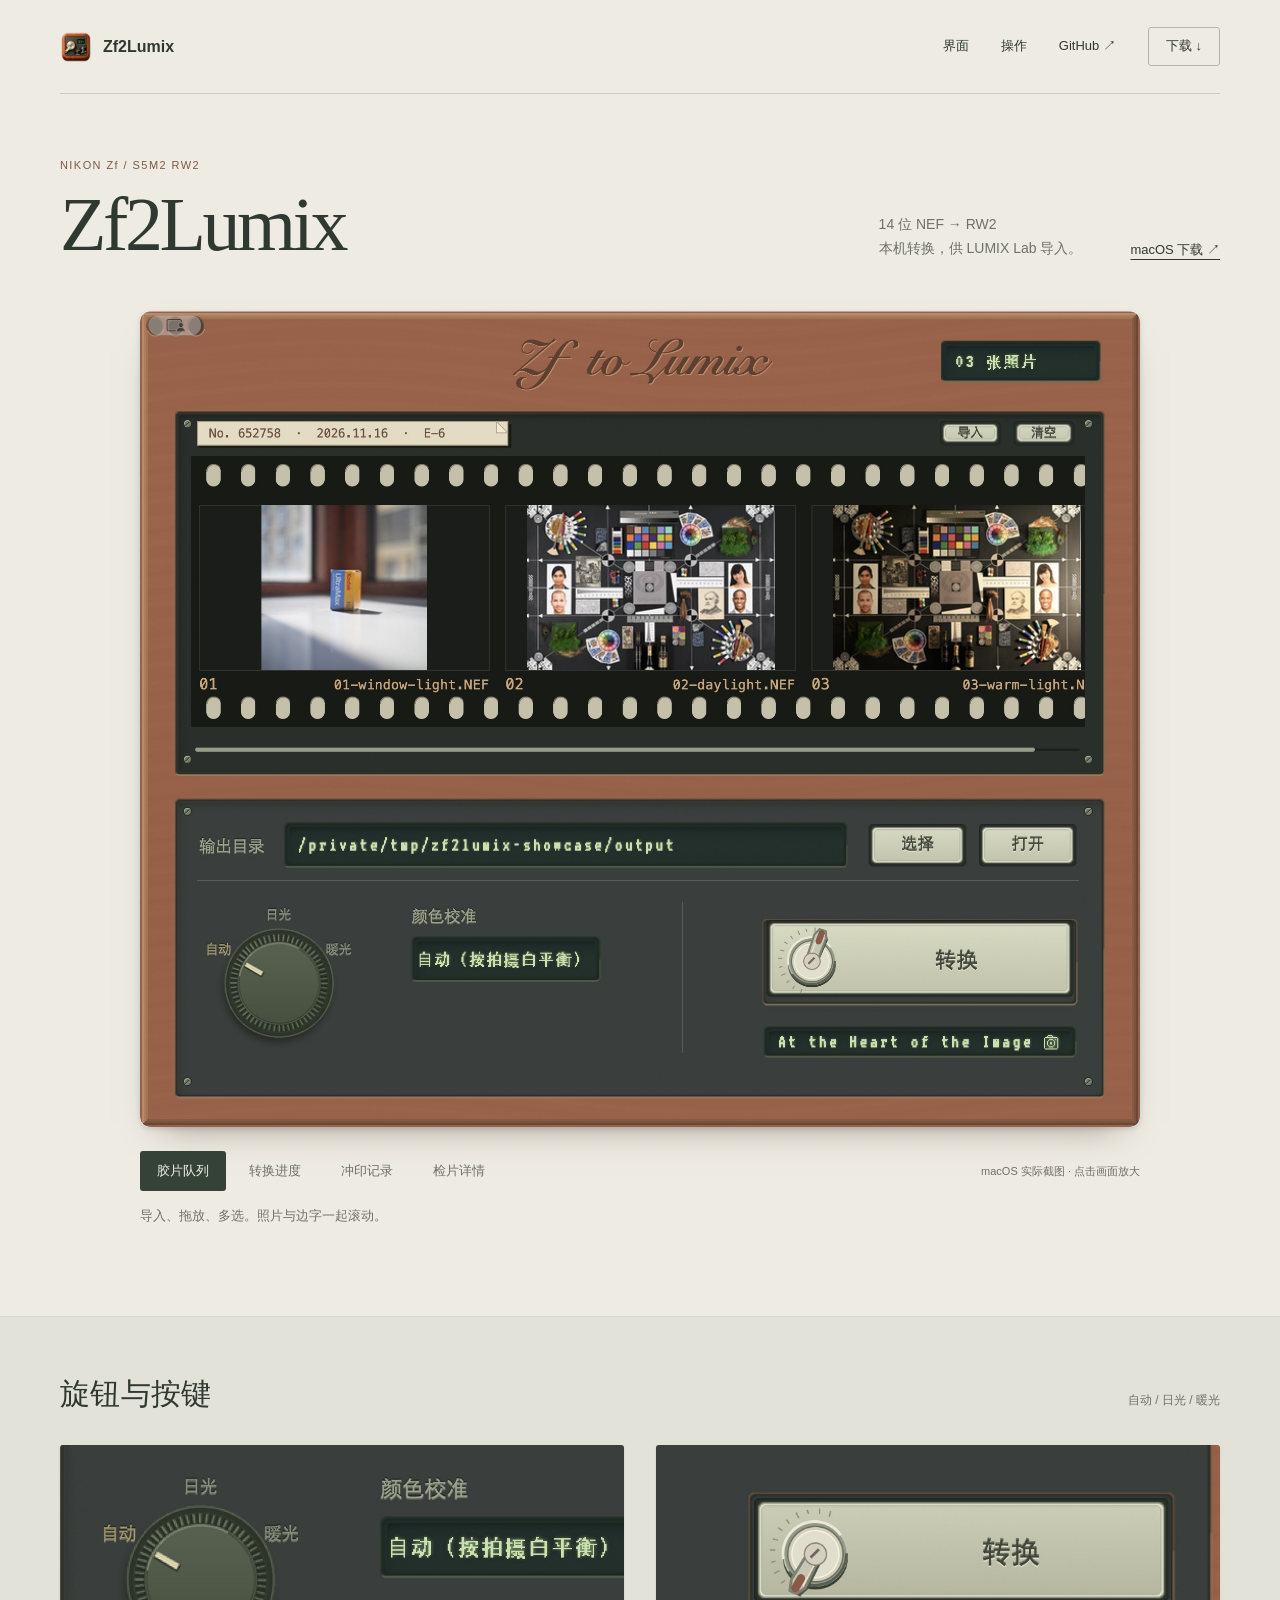
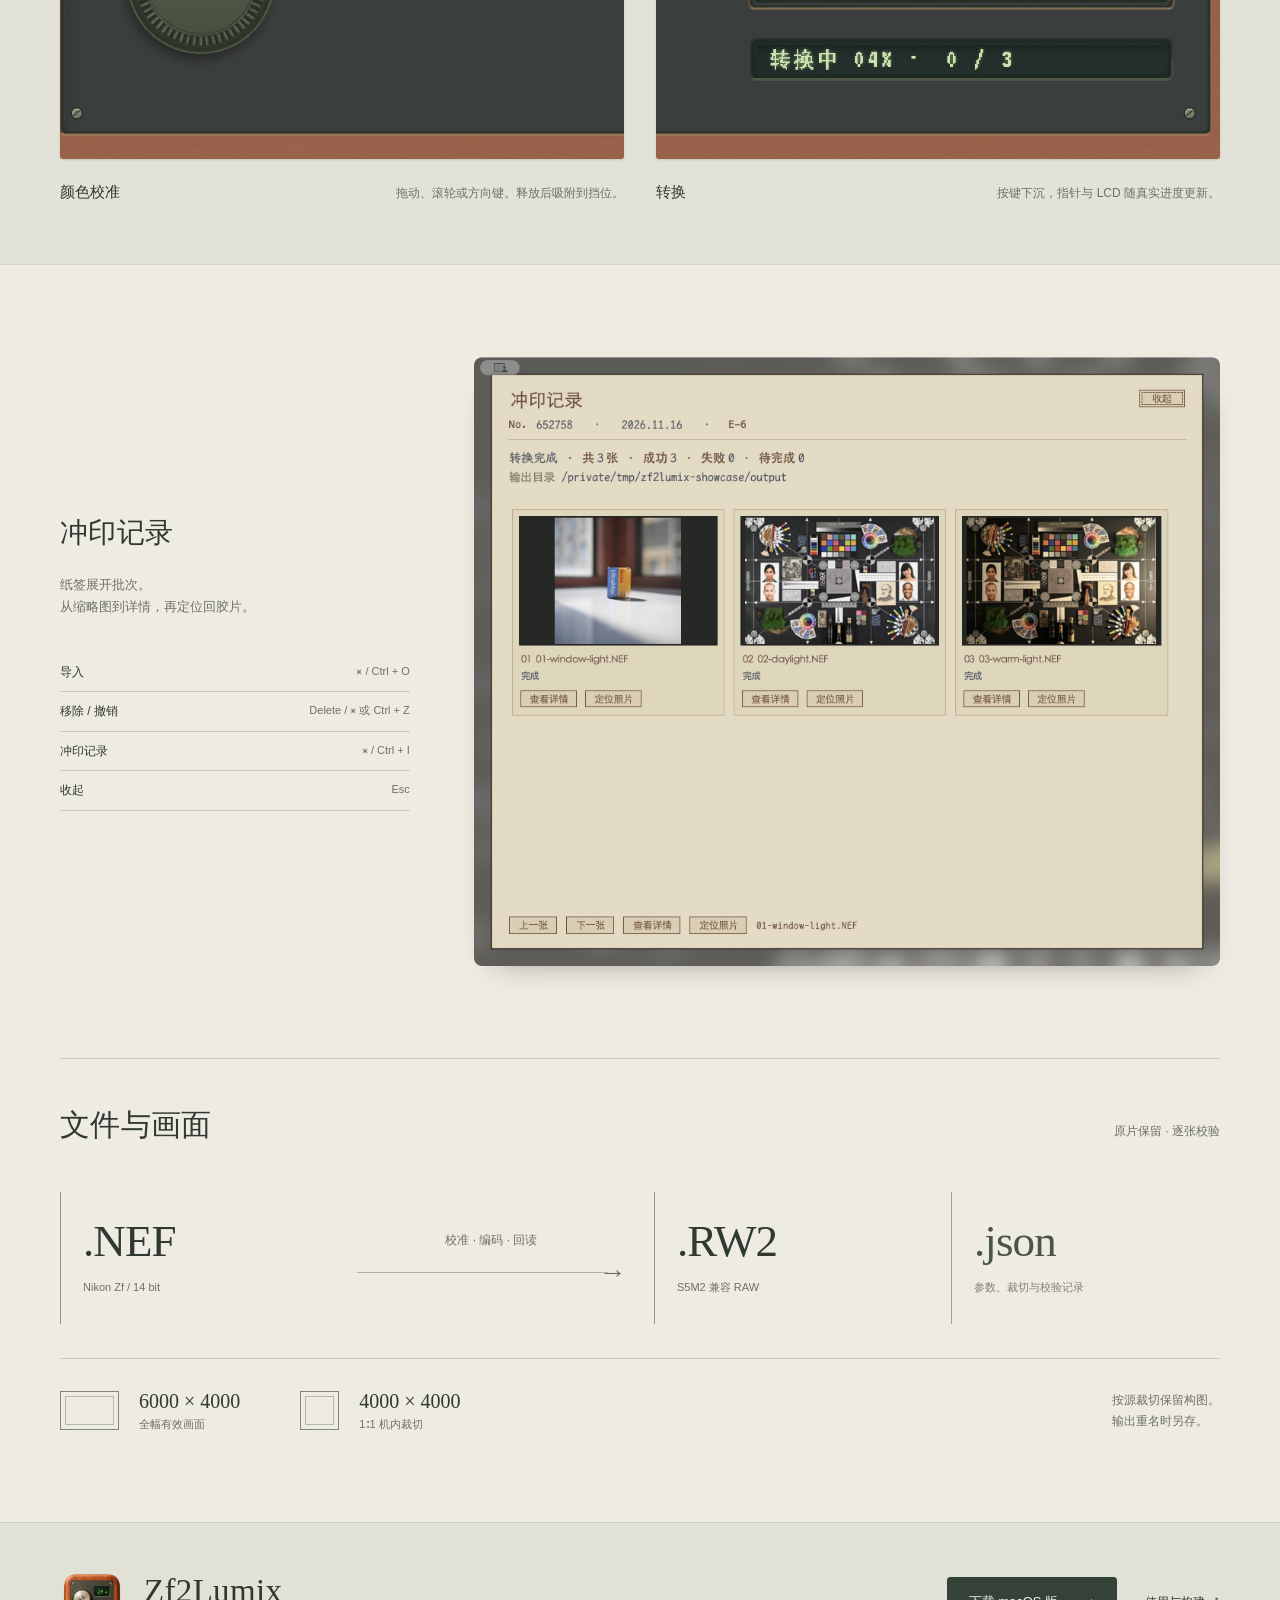
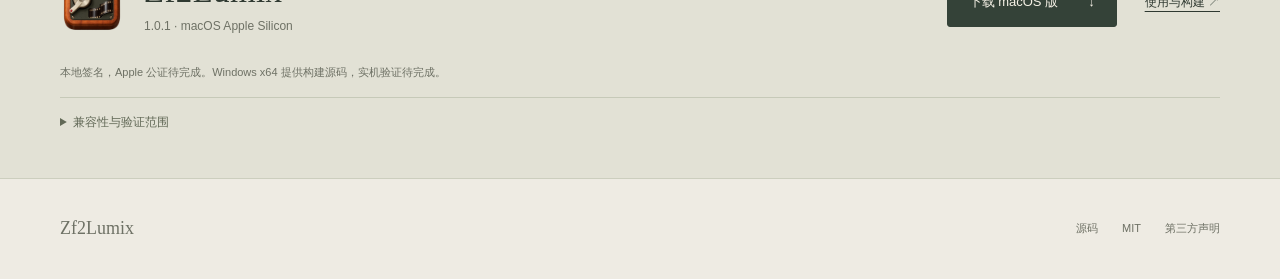
==== docs/index.html @ cddc51ed "Publish Zf2Lumix 1.0.1 with desktop showcase and public source" ====
<!doctype html>
<html lang="zh-CN">
<head>
  <meta charset="utf-8">
  <meta name="viewport" content="width=device-width, initial-scale=1">
  <meta name="theme-color" content="#eeebe3">
  <meta name="description" content="Zf2Lumix 将 Nikon Zf 的 14 位 NEF 转为 S5M2 兼容 RW2。浏览真实桌面界面、胶片队列、校准旋钮与纸质检片记录。">
  <meta property="og:title" content="Zf2Lumix">
  <meta property="og:description" content="Nikon Zf · 14-bit NEF → S5M2-compatible RW2">
  <meta property="og:image" content="https://jay201368.github.io/zf2lumix/assets/interface.png">
  <meta property="og:type" content="website">
  <link rel="icon" href="assets/icon.png">
  <link rel="stylesheet" href="style.css">
  <title>Zf2Lumix · 界面与操作</title>
  <script src="showcase.js" defer></script>
</head>
<body>
  <a class="skip-link" href="#interface">跳到界面展示</a>
  <header class="site-header wrap">
    <a class="brand" href="#top" aria-label="Zf2Lumix 首页"><img src="assets/icon.png" width="32" height="32" alt="">Zf2Lumix</a>
    <nav aria-label="主导航">
      <a href="#interface">界面</a>
      <a href="#controls">操作</a>
      <a href="https://github.com/JAY201368/zf2lumix">GitHub <span aria-hidden="true">↗</span></a>
      <a class="nav-download" href="#download">下载 <span aria-hidden="true">↓</span></a>
    </nav>
  </header>

  <main id="top">
    <section class="intro wrap" aria-labelledby="product-title">
      <div class="intro-title">
        <p class="eyebrow">NIKON Zf / S5M2 RW2</p>
        <h1 id="product-title">Zf2Lumix</h1>
      </div>
      <div class="intro-notes">
        <p>14 位 NEF → RW2<br>本机转换，供 LUMIX Lab 导入。</p>
        <a class="text-link" href="https://github.com/JAY201368/zf2lumix/releases/latest">macOS 下载 <span aria-hidden="true">↗</span></a>
      </div>
    </section>

    <section class="interface wrap" id="interface" aria-label="实际界面展示">
      <div class="screen-stage">
        <a id="screen-link" href="assets/interface.png" target="_blank" rel="noopener" aria-label="打开胶片队列原图">
          <img id="screen" src="assets/interface.png" width="1960" height="1600" alt="Zf2Lumix 胶片队列，包含照片、输出目录、颜色校准旋钮和转换键" fetchpriority="high">
        </a>
      </div>
      <div class="screen-controls">
        <div class="view-selector" role="group" aria-label="切换界面截图">
          <button type="button" data-view="interface" aria-pressed="true">胶片队列</button>
          <button type="button" data-view="converting" aria-pressed="false">转换进度</button>
          <button type="button" data-view="records" aria-pressed="false">冲印记录</button>
          <button type="button" data-view="detail" aria-pressed="false">检片详情</button>
        </div>
        <p class="capture-note">macOS 实际截图 <span aria-hidden="true">·</span> 点击画面放大</p>
      </div>
      <p id="view-caption" class="view-caption" aria-live="polite">导入、拖放、多选。照片与边字一起滚动。</p>
      <noscript><p class="view-caption"><a href="assets/converting.png">转换进度</a> · <a href="assets/records.png">冲印记录</a> · <a href="assets/detail.png">检片详情</a></p></noscript>
    </section>

    <section class="controls-section" id="controls" aria-labelledby="controls-title">
      <div class="wrap">
        <div class="section-heading">
          <h2 id="controls-title">旋钮与按键</h2>
          <p>自动 / 日光 / 暖光</p>
        </div>
        <div class="control-pair">
          <figure>
            <div class="control-image dial" role="img" aria-label="实际界面中的三挡颜色校准旋钮与点阵显示"></div>
            <figcaption><h3>颜色校准</h3><p>拖动、滚轮或方向键。释放后吸附到挡位。</p></figcaption>
          </figure>
          <figure>
            <div class="control-image timer" role="img" aria-label="实际转换中的机械指针、下沉按键与进度显示"></div>
            <figcaption><h3>转换</h3><p>按键下沉，指针与 LCD 随真实进度更新。</p></figcaption>
          </figure>
        </div>
      </div>
    </section>

    <section class="records-section wrap" aria-labelledby="records-title">
      <div class="records-copy">
        <h2 id="records-title">冲印记录</h2>
        <p>纸签展开批次。<br>从缩略图到详情，再定位回胶片。</p>
        <dl class="shortcut-list">
          <div><dt>导入</dt><dd>⌘ / Ctrl + O</dd></div>
          <div><dt>移除 / 撤销</dt><dd>Delete / ⌘ 或 Ctrl + Z</dd></div>
          <div><dt>冲印记录</dt><dd>⌘ / Ctrl + I</dd></div>
          <div><dt>收起</dt><dd>Esc</dd></div>
        </dl>
      </div>
      <a class="paper-screen" href="assets/records.png" target="_blank" rel="noopener" aria-label="放大冲印记录截图">
        <img src="assets/records.png" width="1960" height="1600" alt="全窗纸质登记页与三列照片清单" loading="lazy">
      </a>
    </section>

    <section class="files-section wrap" aria-labelledby="files-title">
      <div class="section-heading"><h2 id="files-title">文件与画面</h2><p>原片保留 · 逐张校验</p></div>
      <div class="file-flow" aria-label="NEF 输入经校准、编码和回读生成 RW2 与 JSON">
        <div class="file-label"><span class="file-extension">.NEF</span><span>Nikon Zf / 14 bit</span></div>
        <div class="flow-middle"><span>校准 · 编码 · 回读</span><span class="flow-line" aria-hidden="true">→</span></div>
        <div class="file-label"><span class="file-extension">.RW2</span><span>S5M2 兼容 RAW</span></div>
        <div class="file-label audit-file"><span class="file-extension">.json</span><span>参数、裁切与校验记录</span></div>
      </div>
      <div class="format-row">
        <div><span class="frame-ratio landscape" aria-hidden="true"></span><span><strong>6000 × 4000</strong><small>全幅有效画面</small></span></div>
        <div><span class="frame-ratio square" aria-hidden="true"></span><span><strong>4000 × 4000</strong><small>1∶1 机内裁切</small></span></div>
        <p>按源裁切保留构图。<br>输出重名时另存。</p>
      </div>
    </section>

    <section class="download-section" id="download" aria-labelledby="download-title">
      <div class="wrap download-inner">
        <div class="download-title"><img src="assets/icon.png" width="64" height="64" alt=""><div><h2 id="download-title">Zf2Lumix</h2><p>1.0.1 · macOS Apple Silicon</p></div></div>
        <div class="download-actions"><a class="download-button" href="https://github.com/JAY201368/zf2lumix/releases/latest">下载 macOS 版 <span aria-hidden="true">↓</span></a><a href="https://github.com/JAY201368/zf2lumix/blob/main/docs/guide.md">使用与构建 <span aria-hidden="true">↗</span></a></div>
        <p class="release-note">本地签名，Apple 公证待完成。Windows x64 提供构建源码，实机验证待完成。</p>
        <details>
          <summary>兼容性与验证范围</summary>
          <p>支持 Nikon Zf 的 14 位 RGGB NEF。输出磁盘需支持硬链接，macOS 建议本地 APFS。既有 LUMIX Lab 对照覆盖 ISO800 标准格调样本，当前裁切、白平衡推断与自动插值路径的 Lab 显影验收仍待完成。内嵌预览由 LibRaw 生成。</p>
          <a href="https://github.com/JAY201368/zf2lumix/blob/main/docs/guide.md#兼容性与验证范围">查看完整说明 ↗</a>
        </details>
      </div>
    </section>
  </main>
  <footer class="wrap site-footer"><span>Zf2Lumix</span><div><a href="https://github.com/JAY201368/zf2lumix">源码</a><a href="https://github.com/JAY201368/zf2lumix/blob/main/LICENSE">MIT</a><a href="https://github.com/JAY201368/zf2lumix/blob/main/converter/THIRD_PARTY_NOTICES.md">第三方声明</a></div></footer>
</body>
</html>
---- docs/style.css ----
:root {
  color-scheme: light;
  --paper: #eeebe3;
  --ink: #2f3931;
  --muted: #6e7165;
  --line: #cdcbbf;
  --wood: #805944;
  --serif: 'Baskerville', 'Songti SC', 'Noto Serif CJK SC', serif;
  --sans: 'Helvetica Neue', 'PingFang SC', 'Microsoft YaHei', sans-serif;
}
* { box-sizing: border-box; }
html { scroll-behavior: smooth; scroll-padding-top: 28px; }
body { margin: 0; background: var(--paper); color: var(--ink); font: 15px/1.7 var(--sans); -webkit-font-smoothing: antialiased; }
a { color: inherit; text-decoration-thickness: 1px; text-underline-offset: 5px; }
button, a { -webkit-tap-highlight-color: transparent; }
a:hover { color: var(--wood); }
:focus-visible { outline: 2px solid var(--wood); outline-offset: 6px; }
img { display: block; max-width: 100%; height: auto; }
button { font: inherit; }
.wrap { width: min(1160px, calc(100% - 96px)); margin-inline: auto; }
.site-header { height: 94px; display: flex; align-items: center; justify-content: space-between; border-bottom: 1px solid var(--line); }
.brand { display: inline-flex; align-items: center; gap: 11px; font-size: 16px; font-weight: 600; text-decoration: none; }
.site-header nav { display: flex; align-items: center; gap: 32px; font-size: 13px; }
.site-header nav a { text-decoration: none; }
.nav-download { padding: 7px 17px; border: 1px solid #b4b7a7; border-radius: 3px; }
.skip-link { position: absolute; left: 20px; top: -100px; padding: 8px 16px; background: var(--paper); z-index: 2; }
.skip-link:focus { top: 10px; }
.intro { padding: 62px 0 46px; display: flex; align-items: end; justify-content: space-between; gap: 32px; }
.eyebrow { margin: 0 0 8px; color: var(--wood); font-size: 11px; letter-spacing: .13em; }
h1 { font: 400 clamp(48px, 6vw, 76px)/1.08 var(--serif); letter-spacing: -.045em; margin: 0; }
.intro-notes { display: flex; align-items: end; gap: 48px; padding-bottom: 4px; }
.intro-notes p { margin: 0; font-size: 14px; color: var(--muted); }
.text-link { font-size: 13px; white-space: nowrap; }
.screen-stage { max-width: 1000px; margin: 0 auto; }
.screen-stage img { width: 100%; border-radius: 9px; box-shadow: 0 18px 35px -22px #302a1f85, 0 2px 5px #312c2226; }
.screen-stage a { display: block; border-radius: 9px; cursor: zoom-in; }
.screen-controls { max-width: 1000px; margin: 24px auto 0; display: flex; align-items: center; justify-content: space-between; gap: 20px; }
.view-selector { display: flex; flex-wrap: wrap; gap: 6px; }
.view-selector button { border: 1px solid transparent; border-radius: 3px; padding: 8px 16px; color: var(--muted); background: transparent; cursor: pointer; font-size: 13px; transition: background .18s, color .18s; }
.view-selector button:hover { color: var(--ink); background: #deded2; }
.view-selector button[aria-pressed='true'] { color: #f3f0e6; background: #344238; }
.capture-note { color: var(--muted); font-size: 11px; margin: 0; }
.view-caption { max-width: 1000px; margin: 14px auto 0; font-size: 13px; color: var(--muted); min-height: 23px; }
.interface { padding-bottom: 88px; }
h2 { font: 400 30px/1.4 var(--serif); letter-spacing: .01em; margin: 0; }
.section-heading { display: flex; align-items: baseline; justify-content: space-between; gap: 20px; margin-bottom: 30px; }
.section-heading p { color: var(--muted); margin: 0; font-size: 12px; }
.controls-section { background: #e3e2d8; padding: 56px 0 60px; border-block: 1px solid #d5d5c8; }
.control-pair { display: grid; grid-template-columns: 1fr 1fr; gap: 32px; }
figure { margin: 0; }
.control-image { aspect-ratio: 1.8; background-repeat: no-repeat; background-color: #363d39; border-radius: 3px; box-shadow: 0 1px 2px #23312526; }
.dial { background-image: url('assets/interface.png'); background-size: 240%; background-position: 6% 98%; }
.timer { background-image: url('assets/converting.png'); background-size: 240%; background-position: 95% 98%; }
figcaption { padding-top: 20px; display: flex; justify-content: space-between; gap: 15px; align-items: baseline; }
h3 { font: 500 15px/1.7 var(--sans); margin: 0; white-space: nowrap; }
figcaption p { font-size: 12px; color: var(--muted); margin: 0; }
.records-section { display: grid; grid-template-columns: .75fr 1.6fr; align-items: center; gap: 64px; padding-block: 92px; }
.records-copy h2 { font-size: 28px; }
.records-copy > p { margin: 22px 0 35px; color: var(--muted); font-size: 13px; }
.shortcut-list { margin: 0; font-size: 12px; }
.shortcut-list > div { display: flex; gap: 15px; justify-content: space-between; padding: 9px 0; border-bottom: 1px solid var(--line); }
.shortcut-list dd { margin: 0; color: var(--muted); font-size: 11px; }
.paper-screen { display: block; cursor: zoom-in; }
.paper-screen img { box-shadow: 0 15px 30px -23px #26261c90; border-radius: 5px; }
.files-section { padding: 0 0 88px; }
.files-section .section-heading { padding-top: 45px; border-top: 1px solid var(--line); }
.file-flow { display: grid; grid-template-columns: 1fr 1fr 1fr 1fr; gap: 28px; padding: 16px 0 34px; align-items: center; }
.file-label { min-height: 132px; padding: 16px 22px; border-left: 1px solid #919780; display: flex; flex-direction: column; gap: 2px; }
.file-extension { font: 400 45px/1.5 var(--serif); letter-spacing: -.02em; }
.file-label > span:last-child { font-size: 11px; color: var(--muted); }
.flow-middle { display: flex; flex-direction: column; align-items: center; color: var(--muted); font-size: 12px; }
.flow-line { position: relative; display: block; width: 100%; text-align: right; font: 27px/1 var(--serif); margin-top: 8px; }
.flow-line::before { content: ''; position: absolute; top: 50%; left: 0; right: 18px; height: 1px; background: #b0b3a1; }
.audit-file { opacity: .85; }
.format-row { display: flex; align-items: center; gap: 60px; border-top: 1px solid var(--line); padding-top: 28px; }
.format-row > div { display: flex; align-items: center; gap: 20px; }
.frame-ratio { height: 39px; width: 59px; display: block; border: 1px solid #7d8774; box-shadow: inset 0 0 0 4px var(--paper), inset 0 0 0 5px #b5b9a9; }
.frame-ratio.square { width: 39px; }
.format-row strong { display: block; font: 400 20px/1.4 var(--serif); }
.format-row small { display: block; font-size: 11px; color: var(--muted); }
.format-row p { font-size: 12px; color: var(--muted); margin: 0 0 0 auto; }
.download-section { padding: 45px 0; background: #e2e1d5; border-block: 1px solid #cccebe; }
.download-inner { display: grid; grid-template-columns: 1fr 1fr; column-gap: 80px; }
.download-title { display: flex; gap: 20px; align-items: center; }
.download-title h2 { font-size: 33px; }
.download-title p { margin: 2px 0 0; font-size: 12px; color: var(--muted); }
.download-actions { display: flex; align-items: center; justify-content: flex-end; gap: 28px; font-size: 12px; }
.download-button { display: inline-flex; align-items: center; justify-content: space-between; gap: 30px; padding: 13px 21px; background: #344238; color: #f5f1e6; border: 1px solid #344238; border-radius: 3px; text-decoration: none; font-size: 13px; }
.download-button:hover { background: #455344; color: #fff; }
.release-note { grid-column: 1 / -1; margin: 27px 0 15px; color: var(--muted); font-size: 11px; }
details { grid-column: 1 / -1; font-size: 12px; color: #626957; border-top: 1px solid #c6c9b8; padding-top: 14px; }
summary { cursor: pointer; width: fit-content; }
details p { max-width: 870px; margin: 16px 0; }
.site-footer { display: flex; align-items: center; justify-content: space-between; min-height: 100px; font-size: 11px; color: var(--muted); }
.site-footer > span { font: 18px var(--serif); }
.site-footer div { display: flex; gap: 24px; }
.site-footer a { text-decoration: none; }
@media (min-width: 1500px) { .wrap { width: min(1280px, calc(100% - 120px)); } }
@media (max-width: 900px) {
  .wrap { width: calc(100% - 48px); }
  .intro-notes { display: block; }
  .intro-notes .text-link { display: inline-block; margin-top: 12px; }
  .capture-note { display: none; }
  .records-section { grid-template-columns: 1fr 1.4fr; gap: 28px; }
  figcaption { display: block; }
  figcaption p { margin-top: 5px; }
  .format-row { gap: 25px; }
  .download-inner { gap: 20px; }
  .download-actions { gap: 16px; }
}
@media (max-width: 600px) {
  .wrap { width: calc(100% - 36px); }
  .site-header { height: 75px; }
  .site-header nav { gap: 17px; font-size: 12px; }
  .site-header nav a:first-child { display: none; }
  .brand { font-size: 14px; gap: 6px; }
  .brand img { width: 27px; }
  .nav-download { padding: 5px 9px; }
  .intro { padding: 38px 0 28px; align-items: start; flex-direction: column; gap: 22px; }
  .intro-notes { display: flex; align-items: end; width: 100%; justify-content: space-between; gap: 15px; }
  .intro-notes p { font-size: 12px; }
  .intro-notes .text-link { font-size: 12px; }
  .eyebrow { font-size: 10px; }
  .screen-controls { margin-top: 17px; }
  .view-selector { gap: 3px; justify-content: space-between; width: 100%; }
  .view-selector button { padding: 7px 9px; font-size: 12px; }
  .view-caption { font-size: 12px; margin-top: 12px; }
  .interface { padding-bottom: 48px; }
  h2 { font-size: 25px; }
  .section-heading { margin-bottom: 22px; }
  .section-heading p { font-size: 11px; }
  .controls-section { padding-block: 35px; }
  .control-pair { gap: 25px; grid-template-columns: 1fr; }
  figcaption { display: flex; padding-top: 12px; }
  figcaption p { max-width: 210px; margin-top: 0; }
  .records-section { grid-template-columns: 1fr; padding-block: 48px; gap: 28px; }
  .records-copy > p { margin: 16px 0 22px; }
  .records-copy h2 { font-size: 25px; }
  .shortcut-list { max-width: 340px; }
  .files-section { padding-bottom: 48px; }
  .files-section .section-heading { padding-top: 30px; }
  .file-flow { grid-template-columns: 1fr 1fr; gap: 20px; padding: 0 0 25px; }
  .file-label { min-height: 108px; padding: 10px 15px; }
  .file-extension { font-size: 38px; }
  .flow-middle { align-items: start; }
  .flow-line { transform: rotate(90deg); width: 45px; margin-left: 5px; }
  .format-row { flex-wrap: wrap; gap: 24px; }
  .format-row > div { gap: 12px; }
  .format-row strong { font-size: 17px; }
  .format-row p { margin: 0; width: 100%; }
  .download-inner { grid-template-columns: 1fr; }
  .download-actions { justify-content: flex-start; gap: 25px; }
  .release-note { margin: 0; }
  .site-footer { min-height: 85px; }
  .site-footer div { gap: 16px; }
}
@media (prefers-reduced-motion: reduce) {
  html { scroll-behavior: auto; }
  *, *::before, *::after { transition: none !important; }
}
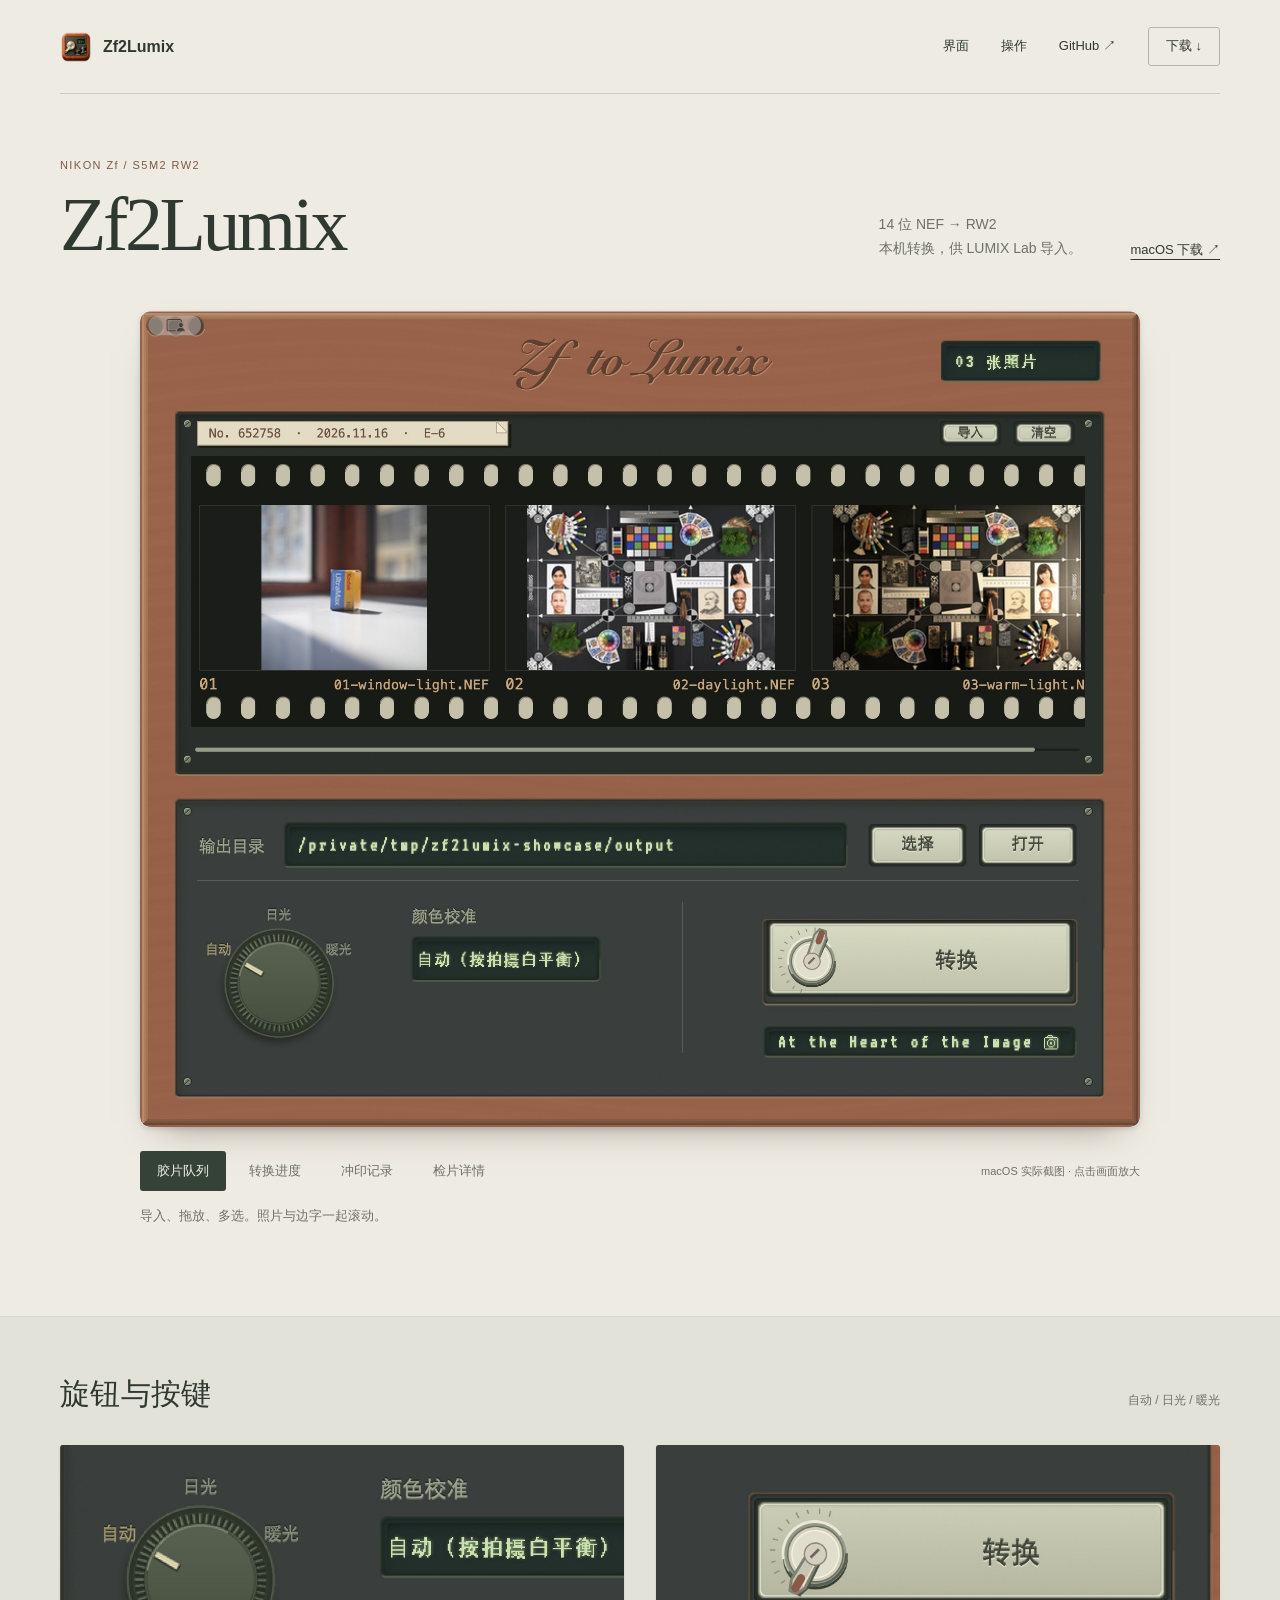
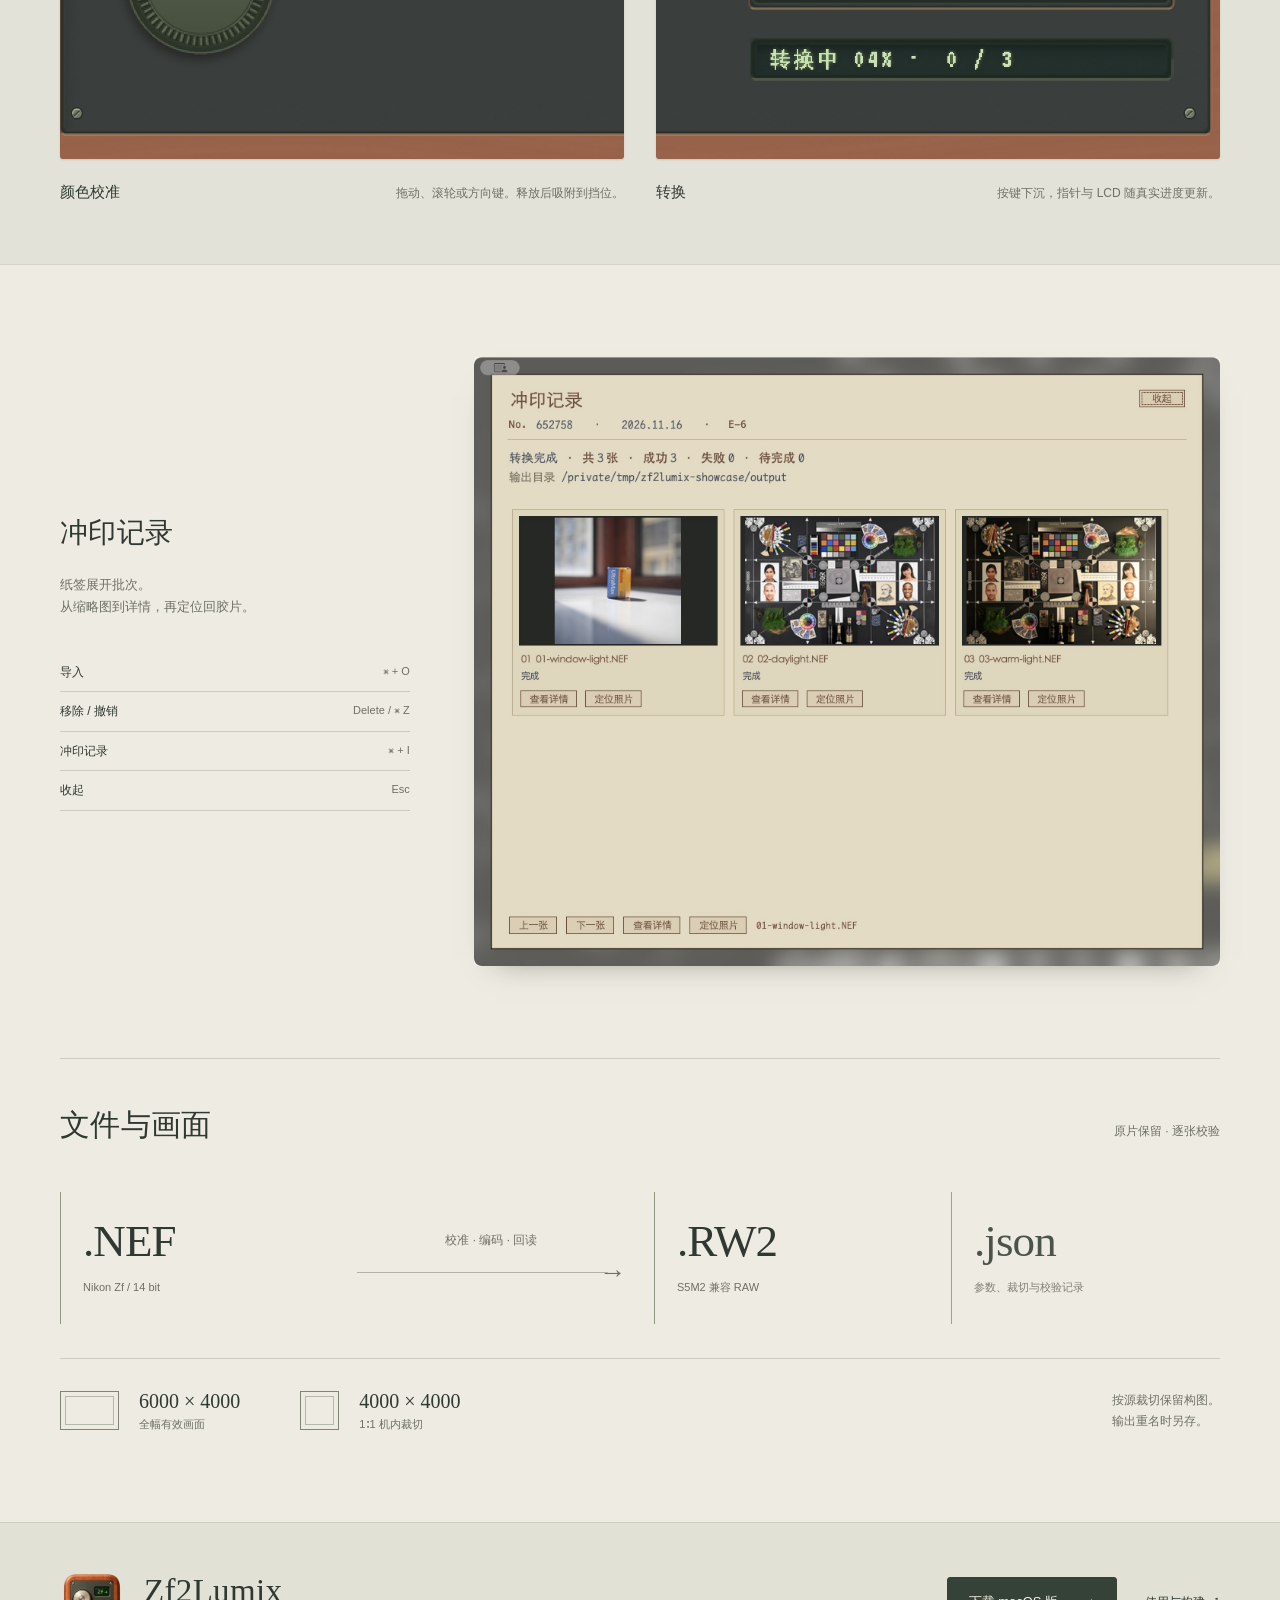
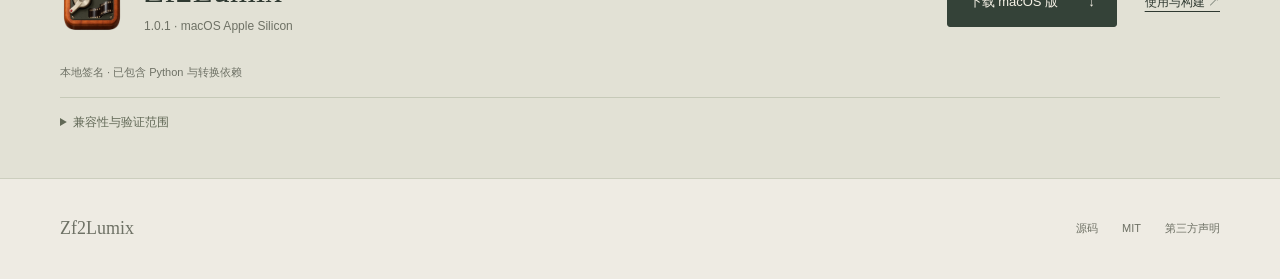
==== commit adf3790b: "Focus public materials on the released macOS features" ====
--- a/docs/index.html
+++ b/docs/index.html
@@ -81,9 +81,9 @@
         <h2 id="records-title">冲印记录</h2>
         <p>纸签展开批次。<br>从缩略图到详情，再定位回胶片。</p>
         <dl class="shortcut-list">
-          <div><dt>导入</dt><dd>⌘ / Ctrl + O</dd></div>
-          <div><dt>移除 / 撤销</dt><dd>Delete / ⌘ 或 Ctrl + Z</dd></div>
-          <div><dt>冲印记录</dt><dd>⌘ / Ctrl + I</dd></div>
+          <div><dt>导入</dt><dd>⌘ + O</dd></div>
+          <div><dt>移除 / 撤销</dt><dd>Delete / ⌘ Z</dd></div>
+          <div><dt>冲印记录</dt><dd>⌘ + I</dd></div>
           <div><dt>收起</dt><dd>Esc</dd></div>
         </dl>
       </div>
@@ -111,10 +111,10 @@
       <div class="wrap download-inner">
         <div class="download-title"><img src="assets/icon.png" width="64" height="64" alt=""><div><h2 id="download-title">Zf2Lumix</h2><p>1.0.1 · macOS Apple Silicon</p></div></div>
         <div class="download-actions"><a class="download-button" href="https://github.com/JAY201368/zf2lumix/releases/latest">下载 macOS 版 <span aria-hidden="true">↓</span></a><a href="https://github.com/JAY201368/zf2lumix/blob/main/docs/guide.md">使用与构建 <span aria-hidden="true">↗</span></a></div>
-        <p class="release-note">本地签名，Apple 公证待完成。Windows x64 提供构建源码，实机验证待完成。</p>
+        <p class="release-note">本地签名 · 已包含 Python 与转换依赖</p>
         <details>
           <summary>兼容性与验证范围</summary>
-          <p>支持 Nikon Zf 的 14 位 RGGB NEF。输出磁盘需支持硬链接，macOS 建议本地 APFS。既有 LUMIX Lab 对照覆盖 ISO800 标准格调样本，当前裁切、白平衡推断与自动插值路径的 Lab 显影验收仍待完成。内嵌预览由 LibRaw 生成。</p>
+          <p>支持 Nikon Zf 的 14 位 RGGB NEF。输出磁盘需支持硬链接，macOS 建议本地 APFS。既有 LUMIX Lab 对照覆盖 ISO800 标准格调样本。内嵌预览由 LibRaw 生成。</p>
           <a href="https://github.com/JAY201368/zf2lumix/blob/main/docs/guide.md#兼容性与验证范围">查看完整说明 ↗</a>
         </details>
       </div>
